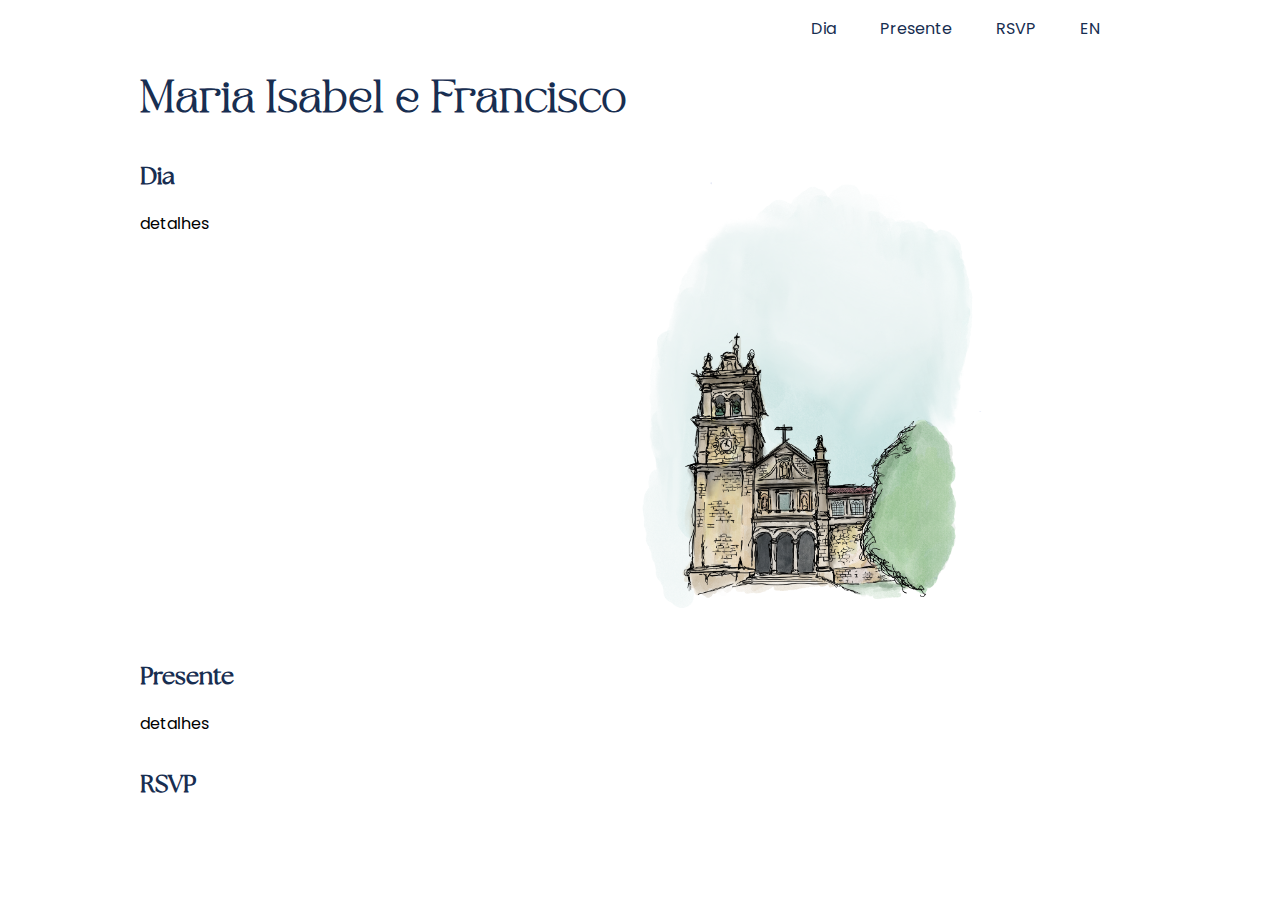
==== index.html @ 47efe7c7 "starting" ====
<!DOCTYPE html>
<html lang="en">
<head>
    <title>Isabel e Francisco</title>
    <meta charset="utf-8">
    <!-- responsiveness -->
    <meta name="viewport" content="width=device-width, initial-scale=1" />
    <link rel="stylesheet" type="text/css" href="style/style.css">
</head>
<body>
    <header>
        <div class="container navbar">
            <img src="" alt="">
            <ul class="horizontal-list">
                <li><a href="#logistica">Dia</a></li>
                <li><a href="#luamel">Presente</a></li>
                <li><a href="#rsvp">RSVP</a></li>
                <li><a href="">EN</a></li>
            </ul>
        </div>
    </header>
    <div class="container">
        <img src="" alt="">
        <h1>Maria Isabel e Francisco</h1>
    </div>
    <div class="container" id="logistica">
        <div class="sub-container">
            <h2>Dia</h2>
            <p>detalhes</p>
        </div>
        <img src="images/mosteiro.png" alt="">
    </div>
    <div class="container" id="luamel">
        <img src="" alt="">
        <div class="sub-container">
            <h2>Presente</h2>
            <p>detalhes</p>
        </div>
    </div>
    <div class="banner">
        <div class="container" id="rsvp">
            <div>
                <h2>RSVP</h2>
            </div>
        </div>
    </div>
</body>
---- style/style.css ----
@import url(fonts.css);

body {
    margin: 0;
}

.container {
    max-width: 1000px;
    margin: 0 auto;
    display: flex;
}

.container img {
    max-height: 500px;
}

.navbar {
    justify-content: space-between;
}

.horizontal-list {
    padding: 0;
}

.horizontal-list li {
    display: inline-block;
    padding-right: 40px;
}

.sub-container {
    width: 50%;
}
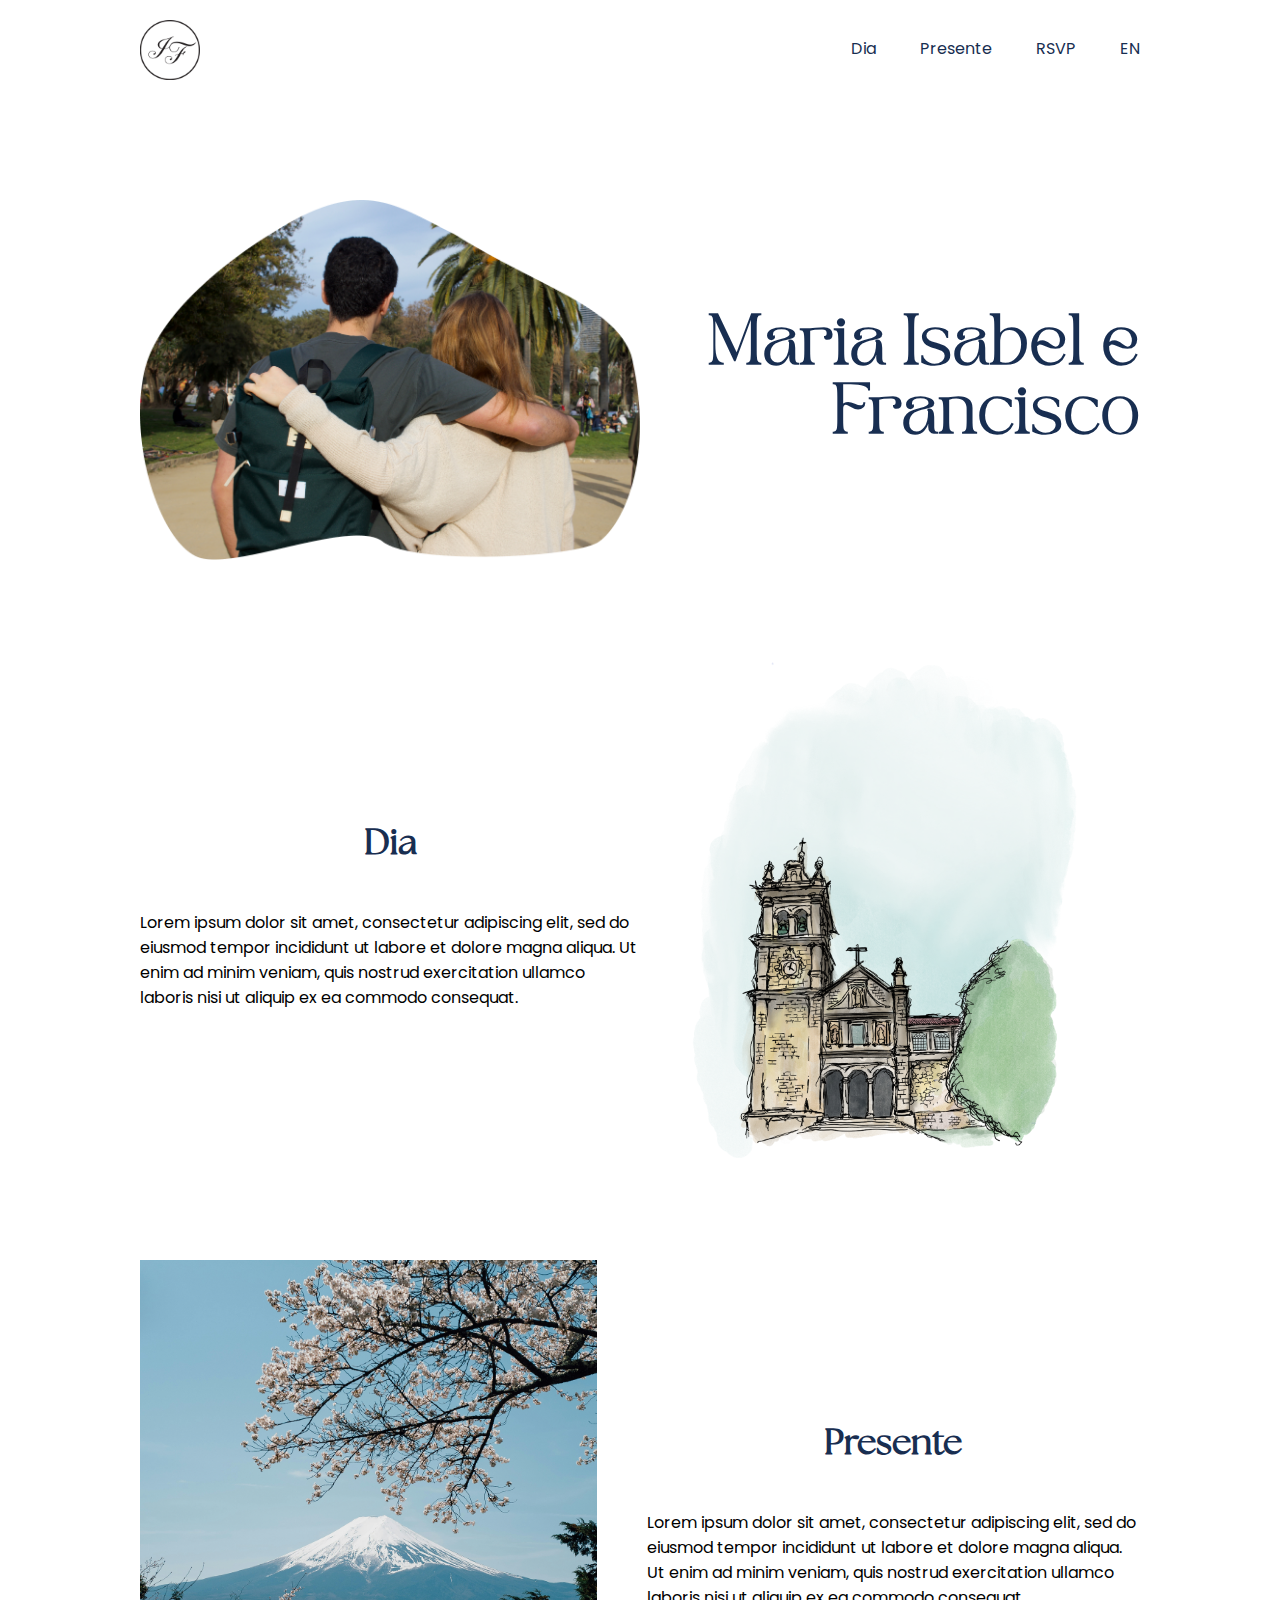
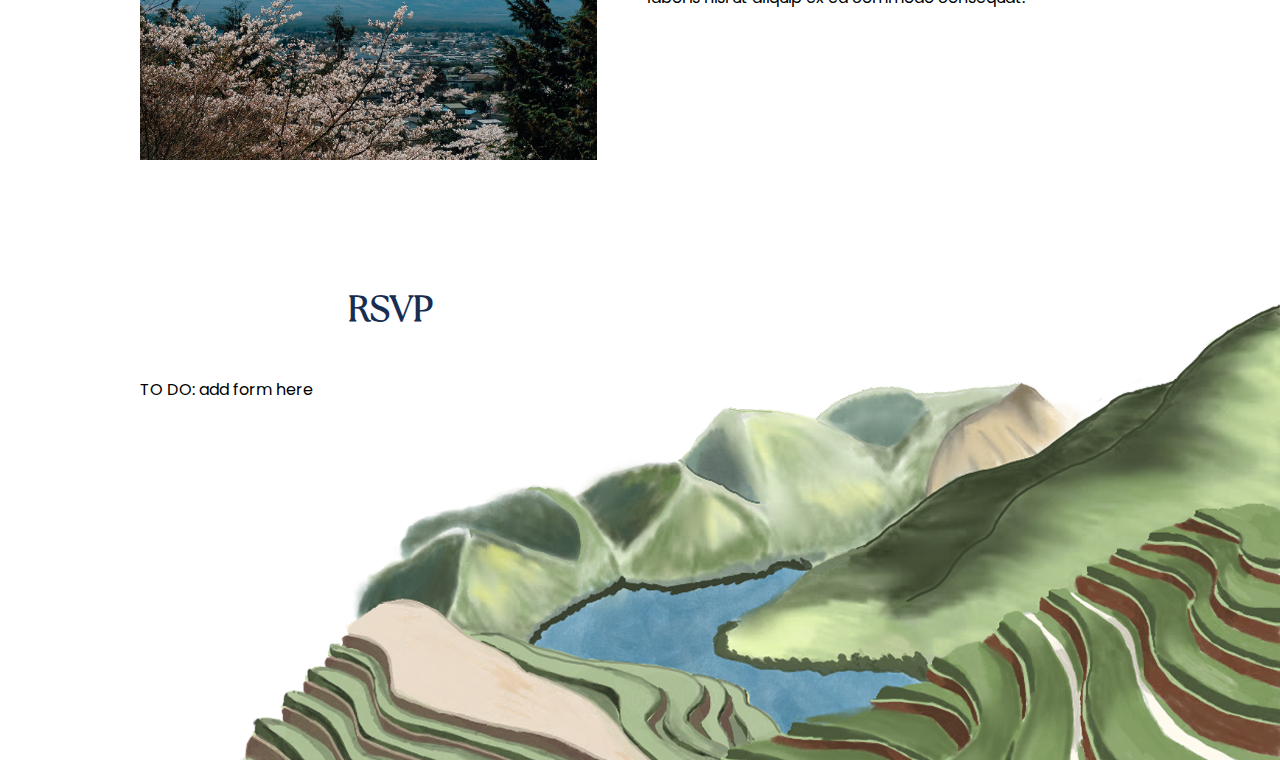
==== commit 3545f34f: "portuguese page structure done, only missing the form" ====
--- a/index.html
+++ b/index.html
@@ -10,7 +10,7 @@
 <body>
     <header>
         <div class="container navbar">
-            <img src="" alt="">
+            <img src="images/monograma.png" alt="">
             <ul class="horizontal-list">
                 <li><a href="#logistica">Dia</a></li>
                 <li><a href="#luamel">Presente</a></li>
@@ -20,27 +20,30 @@
         </div>
     </header>
     <div class="container">
-        <img src="" alt="">
-        <h1>Maria Isabel e Francisco</h1>
+        <img src="images/foto-fofinha.png" alt="">
+        <div class="sub-container">
+            <h1>Maria Isabel e Francisco</h1>
+        </div>
     </div>
     <div class="container" id="logistica">
         <div class="sub-container">
             <h2>Dia</h2>
-            <p>detalhes</p>
+            <p>Lorem ipsum dolor sit amet, consectetur adipiscing elit, sed do eiusmod tempor incididunt ut labore et dolore magna aliqua. Ut enim ad minim veniam, quis nostrud exercitation ullamco laboris nisi ut aliquip ex ea commodo consequat.</p>
         </div>
         <img src="images/mosteiro.png" alt="">
     </div>
     <div class="container" id="luamel">
-        <img src="" alt="">
+        <img src="images/montfuji.png" alt="">
         <div class="sub-container">
             <h2>Presente</h2>
-            <p>detalhes</p>
+            <p>Lorem ipsum dolor sit amet, consectetur adipiscing elit, sed do eiusmod tempor incididunt ut labore et dolore magna aliqua. Ut enim ad minim veniam, quis nostrud exercitation ullamco laboris nisi ut aliquip ex ea commodo consequat.</p>
         </div>
     </div>
     <div class="banner">
         <div class="container" id="rsvp">
-            <div>
+            <div class="sub-container">
                 <h2>RSVP</h2>
+                <p>TO DO: add form here</p>
             </div>
         </div>
     </div>
--- a/style/style.css
+++ b/style/style.css
@@ -6,16 +6,23 @@
 
 .container {
     max-width: 1000px;
-    margin: 0 auto;
+    margin: 0 auto 100px auto;
     display: flex;
+    gap: 50px;
 }
 
 .container img {
     max-height: 500px;
+    max-width: 50%;
 }
 
 .navbar {
     justify-content: space-between;
+    padding: 20px 0;
+}
+
+.navbar img {
+    width: 60px;
 }
 
 .horizontal-list {
@@ -24,9 +31,18 @@
 
 .horizontal-list li {
     display: inline-block;
-    padding-right: 40px;
+    padding-left: 40px;
 }
 
 .sub-container {
     width: 50%;
+    display: flex;
+    flex-direction: column;
+    justify-content: center;
+}
+
+.banner {
+    background-image: url("../images/douro.png");
+    background-size: cover;
+    min-height: 500px;
 }